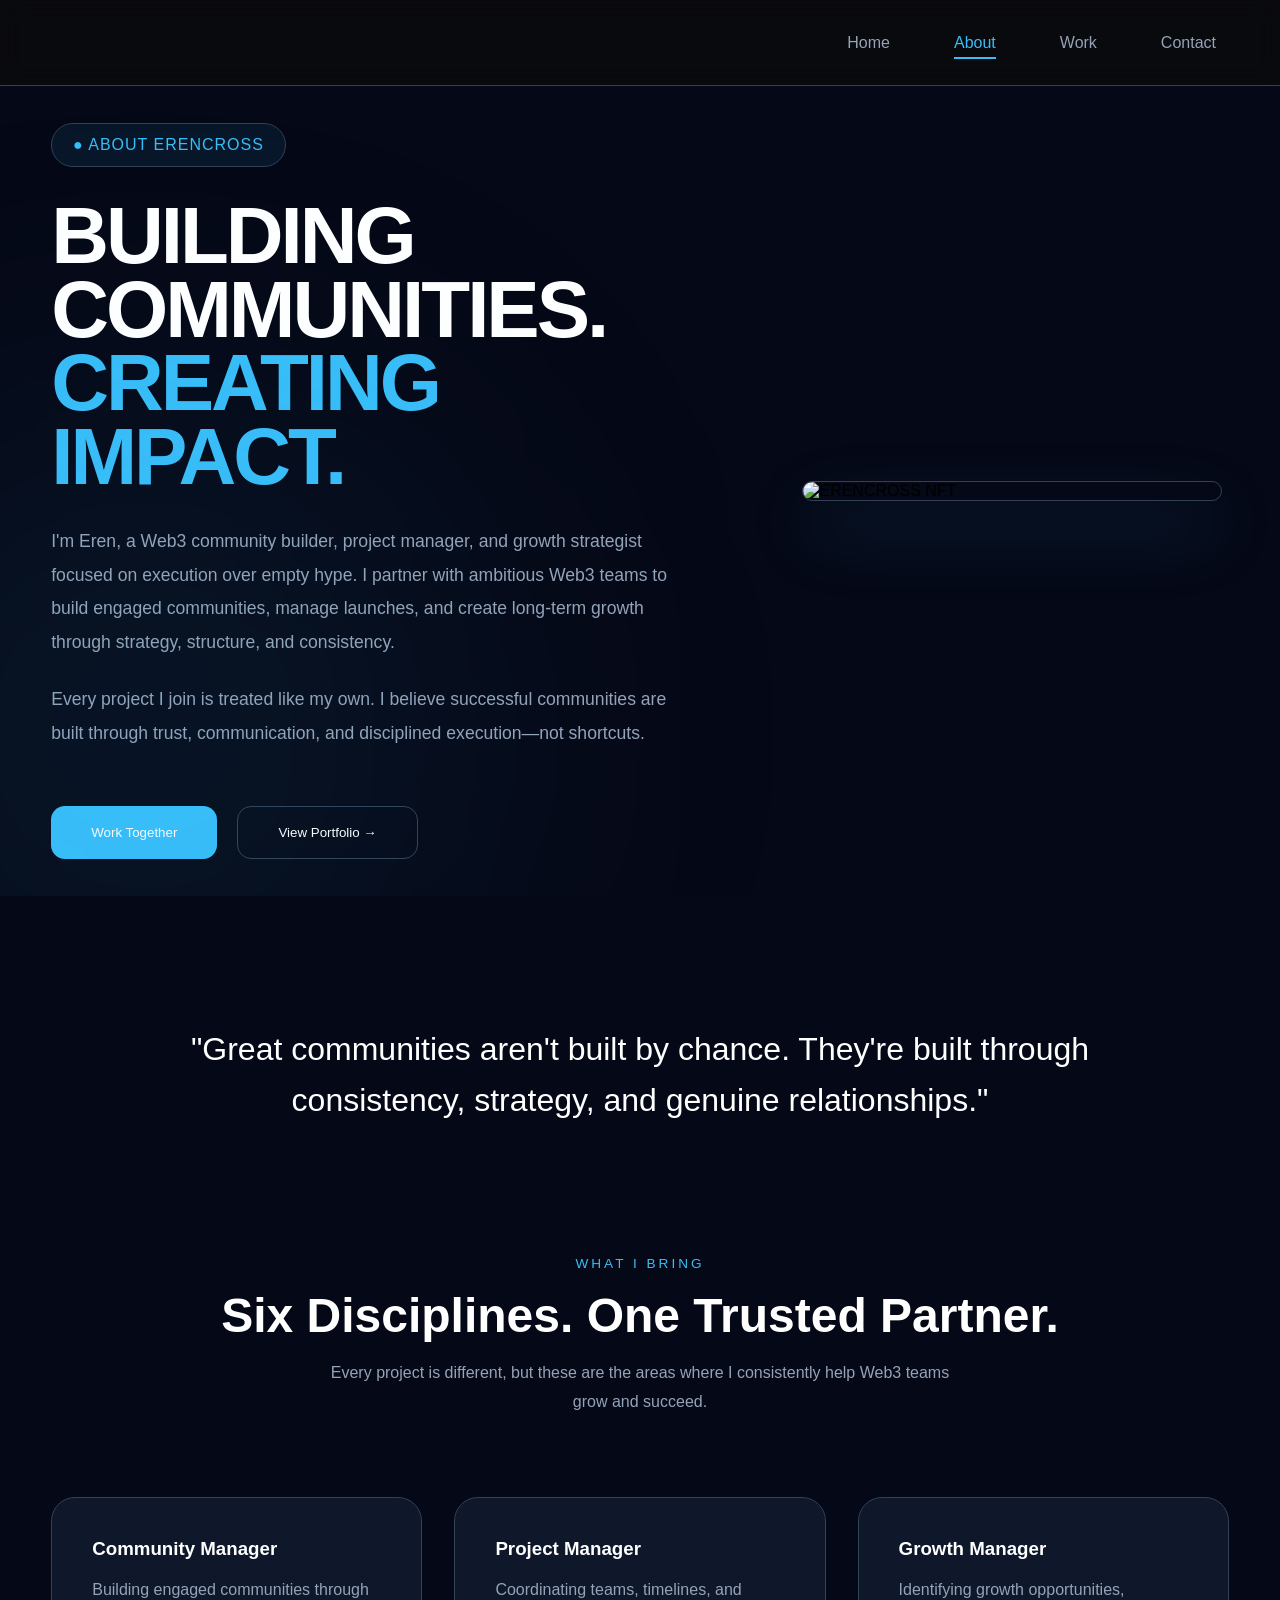
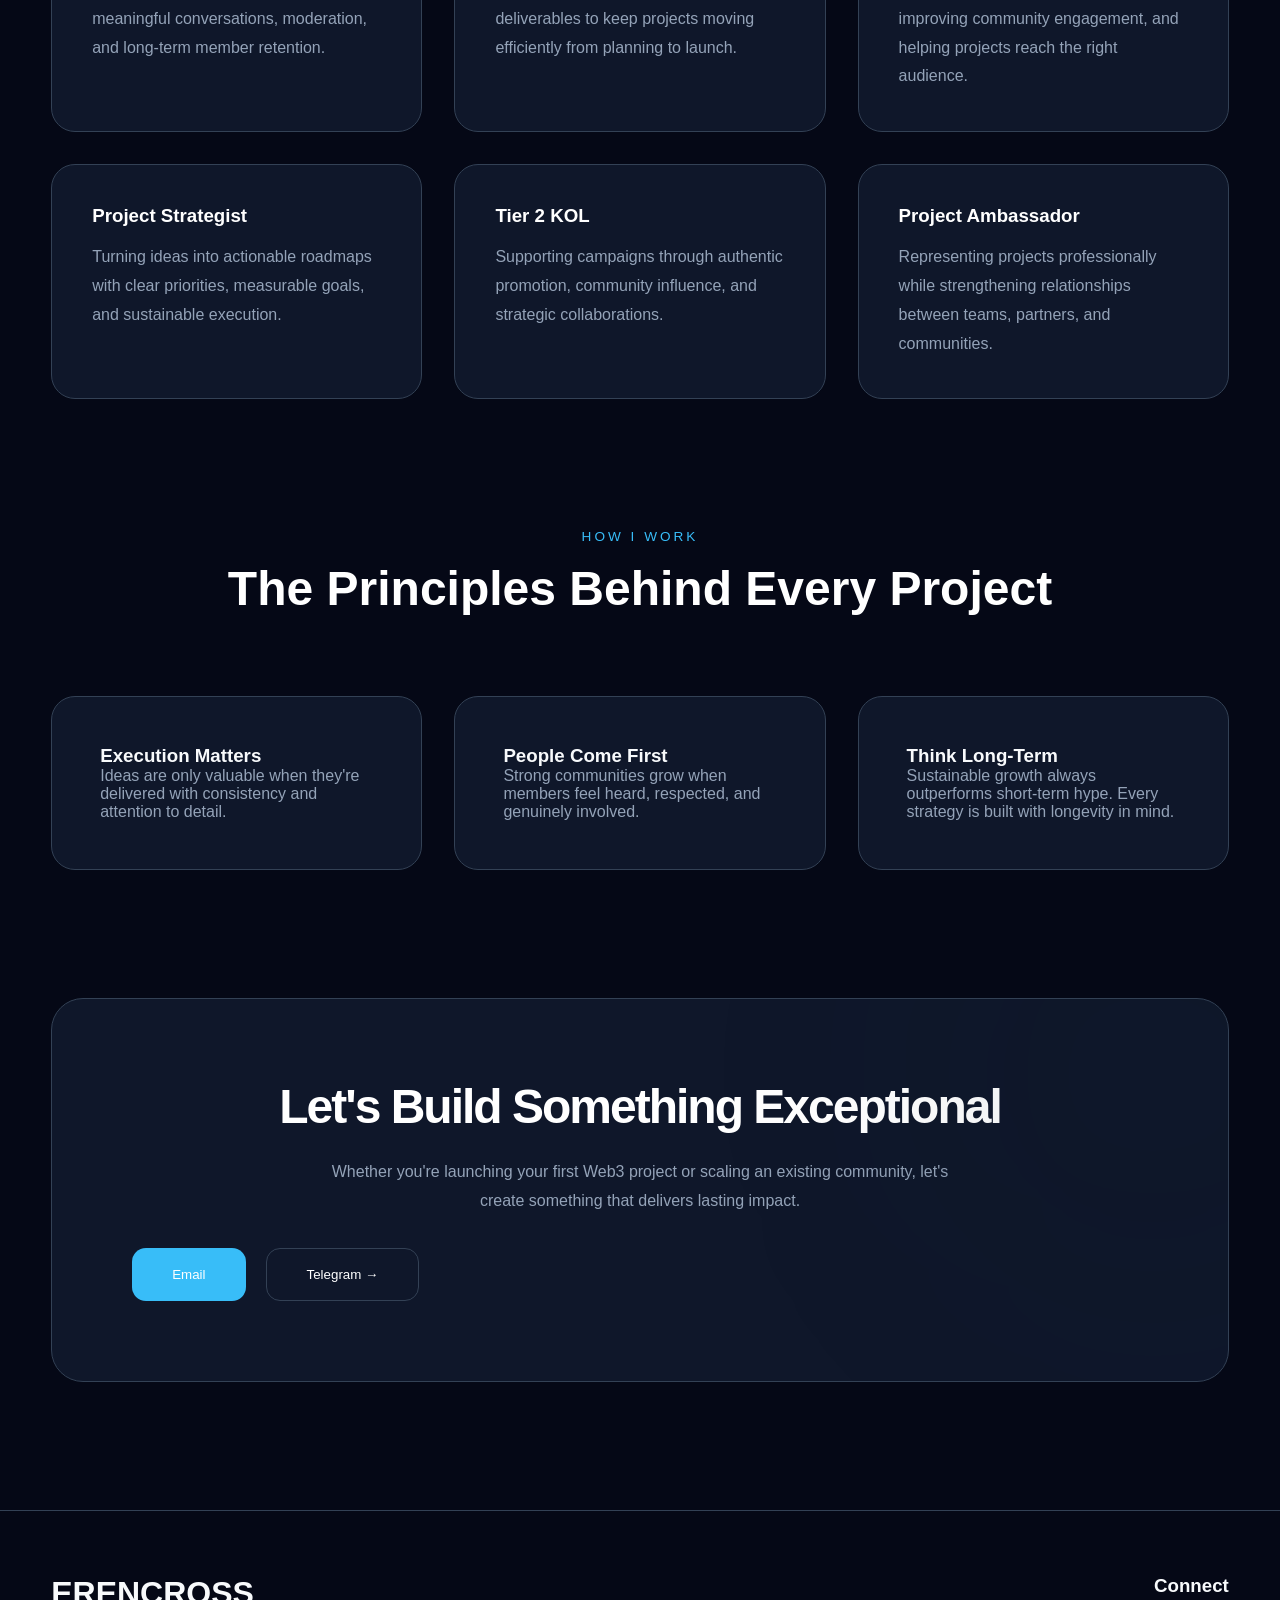
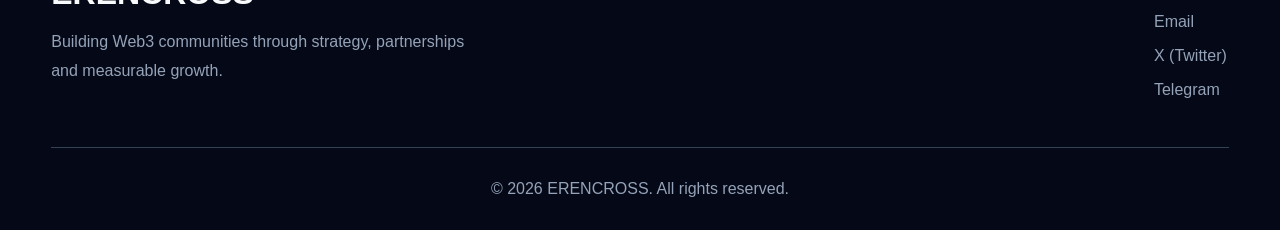
==== about.html @ 11752c8b "initial website commit" ====
<!DOCTYPE html>
<html lang="en">
<head>
    <meta charset="UTF-8">
    <meta name="viewport" content="width=device-width, initial-scale=1.0">
    <title>Document</title>
    <link rel="stylesheet" href="about.css">
</head>
<body>

     <header>
    <nav class="nav-bar">
    <a href="#" class="logo">ERENCROSS</a>
    <ul class="nav-links">
    <li>
        <a href="index.html" > Home</a>
    </li>
 <li>
        <a href="about.html" class="active" > About</a>
    </li>
 <li>
        <a href="work.html" > Work</a>
    </li>
     <li>
        <a href="contact.html" >Contact</a>
    </li>
    </ul>
    
    


    </nav>
    </header>





    <section class="about-hero fade-left">

    <div class="about-container">

        <!-- LEFT -->

        <div class="about-content">

            <span class="hero-badge">
                ● ABOUT ERENCROSS
            </span>

            <h1>
                BUILDING <br>
                COMMUNITIES. <br>
                <span>CREATING IMPACT.</span>
            </h1>

            <p>
                I'm Eren, a Web3 community builder, project manager, and
                growth strategist focused on execution over empty hype.
                I partner with ambitious Web3 teams to build engaged
                communities, manage launches, and create long-term growth
                through strategy, structure, and consistency.
            </p>

            <p>
                Every project I join is treated like my own. I believe
                successful communities are built through trust,
                communication, and disciplined execution—not shortcuts.
            </p>

            <div class="buttons">

                <button class="primary">
                    Work Together
                </button>

                <button class="secondary">
                    View Portfolio →
                </button>

            </div>

        </div>



        <!-- RIGHT -->

        <div class="about-image fade-right">

            <img src="/Erencross/images/erennft.jpeg"
                 alt="ERENCROSS NFT">

        </div>

    </div>

</section>
<section class="about-quote hidden">

    <blockquote class="hidden">

        "Great communities aren't built by chance.
        They're built through consistency,
        strategy, and genuine relationships."

    </blockquote>

</section>
<section class="roles-section">

    <div class="section-heading hidden">

        <span>WHAT I BRING</span>

        <h2>Six Disciplines. One Trusted Partner.</h2>

        <p>
            Every project is different, but these are the areas where I
            consistently help Web3 teams grow and succeed.
        </p>

    </div>



    <div class="roles-grid">

       <div class="role-card hidden delay-1">

            <h3>Community Manager</h3>

            <p>
                Building engaged communities through meaningful
                conversations, moderation, and long-term member retention.
            </p>

        </div>



        <div class="role-card hidden delay-2">
            <h3>Project Manager</h3>

            <p>
                Coordinating teams, timelines, and deliverables to keep
                projects moving efficiently from planning to launch.
            </p>

        </div>



       <div class="role-card hidden delay-3">

            <h3>Growth Manager</h3>

            <p>
                Identifying growth opportunities, improving community
                engagement, and helping projects reach the right audience.
            </p>

        </div>



        <div class="role-card hidden delay-4">

            <h3>Project Strategist</h3>

            <p>
                Turning ideas into actionable roadmaps with clear
                priorities, measurable goals, and sustainable execution.
            </p>

        </div>



<div class="role-card hidden delay-5">

            <h3>Tier 2 KOL</h3>

            <p>
                Supporting campaigns through authentic promotion,
                community influence, and strategic collaborations.
            </p>

        </div>



       <div class="role-card hidden delay-6">

            <h3>Project Ambassador</h3>

            <p>
                Representing projects professionally while strengthening
                relationships between teams, partners, and communities.
            </p>

        </div>

    </div>

</section>
<section class="principles">

    <div class="section-heading hidden">

        <span>HOW I WORK</span>

        <h2>The Principles Behind Every Project</h2>

    </div>

    <div class="principles-grid">

        <div class="principle hidden delay-1">

            <h3>Execution Matters</h3>

            <p>
                Ideas are only valuable when they're delivered with
                consistency and attention to detail.
            </p>

        </div>

        <div class="principle hidden delay-2">

            <h3>People Come First</h3>

            <p>
                Strong communities grow when members feel heard,
                respected, and genuinely involved.
            </p>

        </div>

        <div class="principle hidden delay-3">

            <h3>Think Long-Term</h3>

            <p>
                Sustainable growth always outperforms short-term hype.
                Every strategy is built with longevity in mind.
            </p>

        </div>

    </div>

</section>
<section class="CTA hidden">

<h1>
Let's Build Something Exceptional
</h1>

<p>

Whether you're launching your first Web3 project or scaling an existing community, let's create something that delivers lasting impact.

</p>

<div class="buttons">

<button class="primary">

Email

</button>

<button class="secondary">

Telegram →

</button>

</div>

</section>

<footer class="hidden">

    <div class="footer-container">

        <div class="footer-brand">

            <a href="index.html" class="footer-logo">
                ERENCROSS
            </a>

            <p>
                Building Web3 communities through strategy,
                partnerships and measurable growth.
            </p>

        </div>


        <div class="footer-links">

            <h3>Connect</h3>

            <ul>

                <li>
                    <a href="mailto:ereninvestor@gmail.com">
                        Email
                    </a>
                </li>

                <li>
                    <a href="https://x.com/erencross_1?s=21" target="_blank">
                        X (Twitter)
                    </a>
                </li>

                <li>
                    <a href="#">
                        Telegram
                    </a>
                </li>

            </ul>

        </div>

    </div>

    <div class="footer-bottom">

        <p>
            © 2026 ERENCROSS. All rights reserved.
        </p>

    </div>

</footer>

    <script src="script.js"></script>















</body>
</html>
---- about.css ----
:root{
    --bg: #050816;
    --surface: #0F172A;
    --surface-light: #1E293B;

    --text: #F8FAFC;
    --muted: #94A3B8;

    --accent: #38BDF8;
    --accent-hover: #7DD3FC;

    --border: #334155;

    --shadow: rgba(56,189,248,.2);
}
*{
    margin: 0;
    padding: 0;
    box-sizing: border-box;
}
html{
    scroll-behavior: smooth;
}

body{
   background:var(--bg);
   font-family: "Inter", sans-serif;

}

h1,
h2,
h3 {
    font-family: "Space Grotesk", sans-serif;
}
.active{
    color: var(--accent);
}





.logo{
    background-image: url(/Erencross/images/goku.im.webp);
    background-repeat: no-repeat;
    background-size: cover;
    -webkit-text-fill-color: transparent;
    background-clip: text;
    font-size: 2rem;
    letter-spacing: -1px;
    font-weight: 700;
    transition:.4s ease;
}

.logo:hover{

    transform:scale(1.05);

    filter:drop-shadow(0 0 10px rgba(56,189,248,.5));

}





ul{
    list-style: none;
}
a{
    text-decoration: none;
    color: inherit;
}


header{
    width: 100%;
    border-bottom: 1px solid var(--border);
     position:sticky;
    top:0;

    background:rgba(11,11,11,.75);

    backdrop-filter:blur(12px);
    -webkit-backdrop-filter:blur(12px);

    z-index:1000;
}
.nav-bar{
    width:min(1200px,90%);
    height:85px;

    margin:auto;

    display:flex;
    justify-content:space-between;
    align-items:center;

}
.nav-links{
    display:flex;
    align-items:center;
    gap:4rem;
}

.nav-links a{
    color:var(--muted);
    font-size:1rem;
    font-weight:500;

    transition:.3s ease;
}


.nav-links a{
    position:relative;
}

.nav-links a::after{
    content:"";

    position:absolute;
    left:0;
    bottom:-8px;

    width:0%;
    height:2px;

    background:var(--accent);

    transition:.35s ease;
}

.nav-links a:hover{
    color:var(--text);
}

.nav-links a:hover::after{
    width:100%;
}

.active{
    color:var(--accent)!important;
}

.active::after{
    width:100%!important;
}


















.about-hero{
    min-height: calc(100vh - 90px);
    display: flex;
    align-items: center;
    position: relative;
    overflow: hidden;
}
.about-hero::before{
    content: "";

    position: absolute;

    width: 650px;
    height: 650px;

    background: rgba(56,189,248,.08);

    border-radius: 50%;

    filter: blur(150px);

    left: -180px;
    top: 40%;
}
.about-container{

    width:min(1200px,92%);

    margin:auto;

    display:grid;

    grid-template-columns:1.2fr .8fr;

    align-items:center;

    gap:6rem;

}
.about-content{

    display:flex;

    flex-direction:column;

}
.hero-badge{

    display:inline-flex;

    align-self:flex-start;

    padding:.75rem 1.3rem;

    border-radius:999px;

    border:1px solid var(--border);

    background:rgba(56,189,248,.08);

    color:var(--accent);

    margin-bottom:2rem;

    letter-spacing:1px;

}
.about-content h1{

    font-size:5rem;

    line-height:.92;

    letter-spacing:-3px;

    color:white;

    margin-bottom:2rem;

}
.about-content span{

    color:var(--accent);

}
.about-content p{

    color:var(--muted);

    font-size:1.1rem;

    line-height:1.9;

    max-width:650px;

    margin-bottom:1.5rem;

}
.about-image{

    display:flex;

    justify-content:center;

}
.about-image img{

    width:100%;

    max-width:420px;

    border-radius:28px;

    border:1px solid var(--border);

    box-shadow:0 30px 70px var(--shadow);

    transition:.4s ease;

}
.about-image img:hover{

    transform:translateY(-12px);

}
.about-quote{

    width:min(900px,92%);

    margin:8rem auto;

}
.about-quote blockquote{

    text-align:center;

    font-size:2rem;

    font-family:"Space Grotesk",sans-serif;

    color:white;

    line-height:1.6;

}
.roles-section{

    width:min(1200px,92%);

    margin:8rem auto;

}
.section-heading{

    text-align:center;

    margin-bottom:5rem;

}
.section-heading span{

    color:var(--accent);

    text-transform:uppercase;

    letter-spacing:3px;

    font-size:.85rem;

}
.section-heading h2{

    font-size:3rem;

    margin:1rem 0;

    color:white;

}
.section-heading p{

    color:var(--muted);

    max-width:650px;

    margin:auto;

    line-height:1.8;

}
.roles-grid{

    display:grid;

    grid-template-columns:repeat(3,1fr);

    gap:2rem;

}
.role-card{

    background:var(--surface);

    border:1px solid var(--border);

    border-radius:24px;

    padding:2.5rem;

    transition:.35s ease;

}
.role-card:hover{

    transform:translateY(-10px);

    border-color:var(--accent);

    box-shadow:0 20px 40px rgba(56,189,248,.12);

}
.role-card h3{

    margin-bottom:1rem;

    color:white;

}
.role-card p{

    color:var(--muted);

    line-height:1.8;

}
.principles{

    width:min(1200px,92%);

    margin:8rem auto;
    color: var(--muted);

}
.principles-grid{

    display:grid;

    grid-template-columns:repeat(3,1fr);

    gap:2rem;

}
.principle{

    padding:3rem;

    border-radius:24px;

    background:var(--surface);

    border:1px solid var(--border);

    transition:.3s;

}
.principle h3{
    color: var(--text);
}
.principle:hover{

    border-color:var(--accent);

    transform:translateY(-8px);

}
@media (max-width:900px){

.about-container{

grid-template-columns:1fr;

text-align:center;

}

.hero-badge{

margin:auto auto 2rem;

}

.about-content{

align-items:center;

}

.about-content h1{

font-size:3.5rem;

}

.roles-grid{

grid-template-columns:1fr;

}

.principles-grid{

grid-template-columns:1fr;

}

.about-image{

order:-1;

margin-bottom:3rem;

}

}


.role-card{
    position: relative;
    overflow: hidden;
}

.role-card::before{
    content: "";

    position: absolute;
    top: 0;
    left: 0;

    width: 100%;
    height: 3px;

    background: var(--accent);

    transform: scaleX(0);
    transform-origin: left;

    transition: transform .35s ease;
}

.role-card:hover::before{
    transform: scaleX(1);
}



.CTA{

    width:min(1200px,92%);

    margin:8rem auto;

    padding:5rem;

    background:var(--surface);

    border:1px solid var(--border);

    border-radius:32px;

    text-align:center;

    color:white;

    position:relative;

    overflow:hidden;
}

.CTA::before{

    content:"";

    position:absolute;

    width:450px;

    height:450px;

    border-radius:50%;

    background:rgba(11, 30, 38, 0.08);

    filter:blur(120px);

    right:-150px;

    top:-150px;

}
.CTA h1{

    font-size:3rem;

    margin-bottom:1.5rem;

    letter-spacing:-2px;
}
.CTA p{

    width:min(650px,100%);

    margin:auto;

    color:var(--muted);

    line-height:1.8;
}



footer{

    margin-top:8rem;

    border-top:1px solid var(--border);

    padding:4rem 0 2rem;

}
.footer-container{

    width:min(1200px,92%);

    margin:auto;

    display:flex;

    justify-content:space-between;

    gap:4rem;

    flex-wrap:wrap;

}
.footer-logo{

    font-family:"Space Grotesk",sans-serif;

    font-size:2rem;

    font-weight:700;

    color:var(--text);

}
.footer-brand p{

    color:var(--muted);

    max-width:420px;

    margin-top:1rem;

    line-height:1.8;

}
.footer-links h3{

    margin-bottom:1rem;

    color:var(--text);

}
.footer-links ul{

    display:flex;

    flex-direction:column;

    gap:1rem;

}
.footer-links a{

    color:var(--muted);

    transition:.3s;

}
.footer-links a:hover{

    color:var(--accent);

    padding-left:6px;

}
.footer-bottom{

    width:min(1200px,92%);

    margin:3rem auto 0;

    padding-top:2rem;

    border-top:1px solid var(--border);

    text-align:center;

    color:var(--muted);

}
.buttons{

    display:flex;

    gap:20px;

    margin-top:2rem;
     font-family:inherit;

    font-size:1rem;

    transition:.35s ease;

}

.primary{

    background:var(--accent);

    color:white;

    border:none;

    padding:18px 40px;

    border-radius:14px;

    cursor:pointer;

}


.secondary{

    background:transparent;

    color:white;

    border:1px solid var(--border);

    padding:18px 40px;

    border-radius:14px;

    cursor:pointer;

}
.primary:hover{

    transform:translateY(-4px);

    background:var(--accent-hover);

    box-shadow:0 15px 40px var(--shadow);

}
.secondary:hover{

    transform:translateY(-4px);

    border-color:var(--accent);

    background:rgba(56,189,248,.08);

}




/*MY ANIMATIONS YAY*/


.hero-content{

animation:fadeLeft 1s ease forwards;

}

.hero-image{

animation:fadeRight 1s ease forwards;

}
@keyframes fadeLeft{

from{

opacity:0;
transform:translateX(-60px);

}

to{

opacity:1;
transform:translateX(0);

}

}

@keyframes fadeRight{

from{

opacity:0;
transform:translateX(60px);

}

to{

opacity:1;
transform:translateX(0);

}

}

.card-container{

animation:float 5s ease-in-out infinite;

}
@keyframes float{

0%{

transform:translateY(0);

}

50%{

transform:translateY(-18px);

}

100%{

transform:translateY(0);

}

}

.hero-section::before{

animation:pulse 8s infinite alternate;

}


@keyframes pulse{

from{

transform:translateY(-50%) scale(1);

opacity:.5;

}

to{

transform:translateY(-50%) scale(1.3);

opacity:.9;

}

}

.primary,
.secondary{

transition:.35s;

}

.primary:hover{

transform:translateY(-5px);

box-shadow:0 15px 35px rgba(56,189,248,.35);

}

.secondary:hover{

transform:translateY(-5px);

border-color:var(--accent);

}


header{

animation:dropNav .8s ease;

}

@keyframes dropNav{

from{

opacity:0;

transform:translateY(-30px);

}

to{

opacity:1;

transform:translateY(0);

}

}

.logo:hover{

transform:scale(1.08) rotate(-2deg);

}

.work-card{

transition:.4s;

}

.work-card:hover{

transform:translateY(-12px);

box-shadow:0 20px 45px rgba(56,189,248,.25);

}


.services{

transition:.35s;

}

.services:hover{

transform:translateY(-8px);

border-color:var(--accent);

}

.contact-card{

transition:.4s;

}

.contact-card:hover{

transform:translateY(-8px);

box-shadow:0 18px 40px rgba(56,189,248,.25);

}

.hidden{

opacity:0;

transform:translateY(80px);

transition:all .8s ease;

}

.show{

opacity:1;

transform:translateY(0);

}
.delay-1{transition-delay:.1s;}
.delay-2{transition-delay:.2s;}
.delay-3{transition-delay:.3s;}
.delay-4{transition-delay:.4s;}
.delay-5{transition-delay:.5s;}
.delay-6{transition-delay:.6s;}



.fade-left{

animation:fadeLeft .9s ease forwards;

}

.fade-right{

animation:fadeRight .9s ease forwards;

}
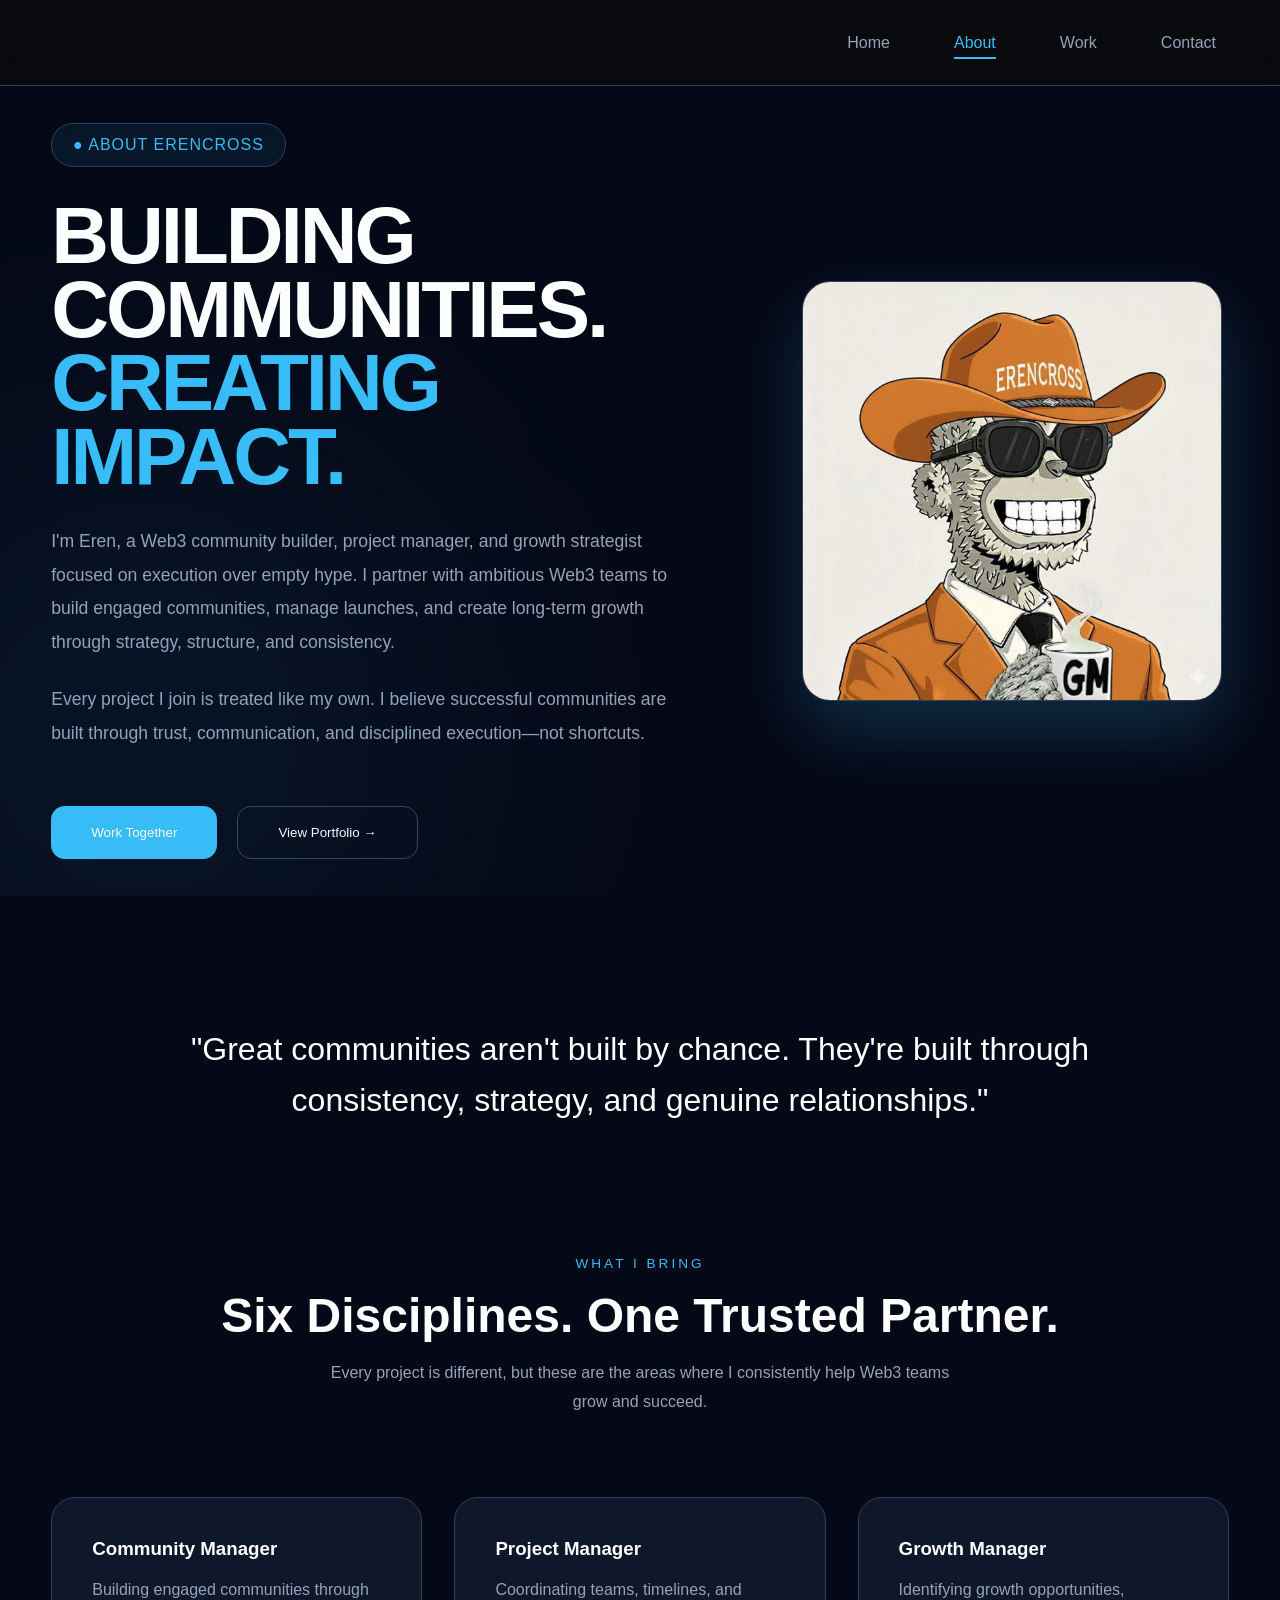
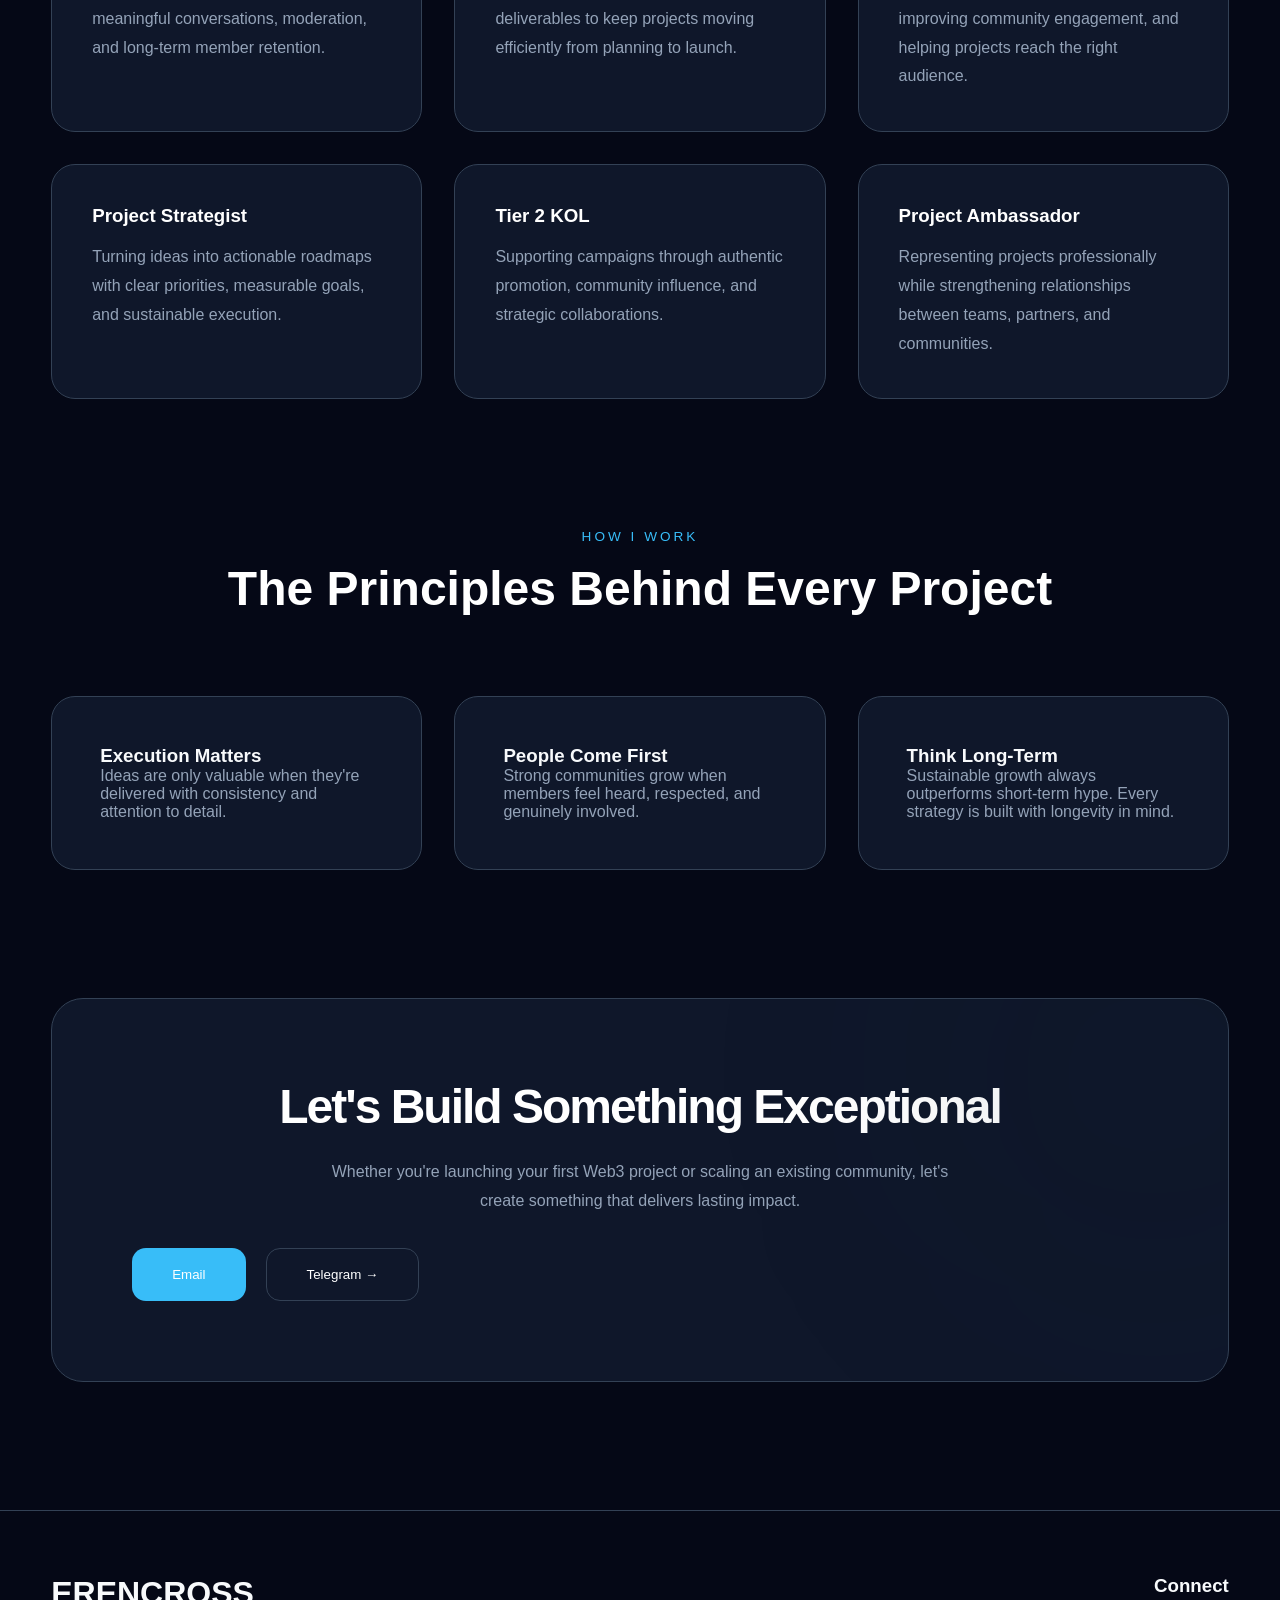
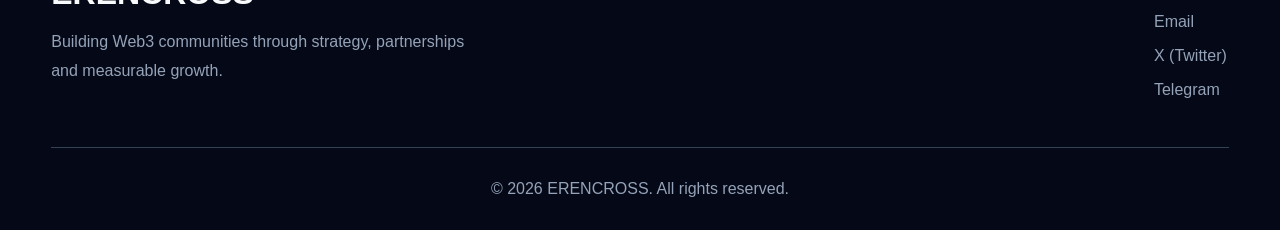
==== commit 3d8ff0bf: "fix nav toggle and mobile responsiveness" ====
--- a/about.html
+++ b/about.html
@@ -9,30 +9,20 @@
 </head>
 <body>
 
-     <header>
+<header>
     <nav class="nav-bar">
-    <a href="#" class="logo">ERENCROSS</a>
-    <ul class="nav-links">
-    <li>
-        <a href="index.html" > Home</a>
-    </li>
- <li>
-        <a href="about.html" class="active" > About</a>
-    </li>
- <li>
-        <a href="work.html" > Work</a>
-    </li>
-     <li>
-        <a href="contact.html" >Contact</a>
-    </li>
-    </ul>
-    
-    
-
-
+        <a href="index.html" class="logo">ERENCROSS</a>
+        <ul class="nav-links">
+            <li><a href="index.html">Home</a></li>
+            <li><a href="about.html" class="active">About</a></li>
+            <li><a href="work.html">Work</a></li>
+            <li><a href="contact.html">Contact</a></li>
+        </ul>
+        <button class="nav-toggle" aria-label="Toggle menu">
+            <span></span><span></span><span></span>
+        </button>
     </nav>
-    </header>
-
+</header>
 
 
 
@@ -89,7 +79,7 @@
 
         <div class="about-image fade-right">
 
-            <img src="/Erencross/images/erennft.jpeg"
+            <img src="/images/erennft.jpeg"
                  alt="ERENCROSS NFT">
 
         </div>
--- a/about.css
+++ b/about.css
@@ -988,3 +988,156 @@
 }
 
 
+/* =====================================================
+   RESPONSIVE FIXES — append this whole block to the
+   END of your existing style.css
+===================================================== */
+
+/* ---------- Hamburger button (hidden on desktop) ---------- */
+.nav-toggle{
+    display:none;
+    flex-direction:column;
+    justify-content:space-between;
+    width:26px;
+    height:20px;
+    background:transparent;
+    border:none;
+    cursor:pointer;
+    z-index:1100;
+}
+.nav-toggle span{
+    display:block;
+    height:2px;
+    width:100%;
+    background:var(--text);
+    border-radius:2px;
+    transition:.3s ease;
+}
+.nav-toggle.open span:nth-child(1){
+    transform:translateY(9px) rotate(45deg);
+}
+.nav-toggle.open span:nth-child(2){
+    opacity:0;
+}
+.nav-toggle.open span:nth-child(3){
+    transform:translateY(-9px) rotate(-45deg);
+}
+
+/* ---------- Tablet / small desktop (<=1024px) ---------- */
+@media (max-width:1024px){
+    .hero{
+        grid-template-columns:1fr;
+        gap:3rem;
+        text-align:center;
+    }
+    .hero-content{
+        align-items:center;
+    }
+    .hero-badge{
+        align-self:center;
+    }
+    .hero-content h1{
+        font-size:clamp(2.8rem,6vw,4.5rem);
+        letter-spacing:-2px;
+    }
+    .hero-content p{
+        max-width:100%;
+        margin:0 auto;
+    }
+    .work-label,
+    .buttons{
+        justify-content:center;
+    }
+    .hero-image{
+        order:-1;
+    }
+    .services-container{
+        grid-template-columns:repeat(2,1fr);
+    }
+}
+
+/* ---------- Mobile (<=768px) ---------- */
+@media (max-width:768px){
+    .nav-toggle{
+        display:flex;
+    }
+    .nav-links{
+        position:fixed;
+        top:85px;
+        left:0;
+        right:0;
+        flex-direction:column;
+        align-items:flex-start;
+        gap:1.5rem;
+        padding:2rem 1.5rem;
+        background:var(--surface);
+        border-bottom:1px solid var(--border);
+        transform:translateY(-150%);
+        opacity:0;
+        transition:.3s ease;
+        z-index:1000;
+    }
+    .nav-links.open{
+        transform:translateY(0);
+        opacity:1;
+    }
+
+    .hero-content h1{
+        font-size:clamp(2.2rem,9vw,3.2rem);
+        letter-spacing:-1px;
+    }
+    .hero-content p{
+        font-size:1rem;
+    }
+    .card-container,
+    .card,
+    .front,
+    .back{
+        width:min(320px,80vw);
+        height:min(420px,105vw);
+    }
+    .buttons{
+        flex-direction:column;
+        width:100%;
+    }
+    .primary,
+    .secondary{
+        width:100%;
+        text-align:center;
+        padding:16px 20px;
+    }
+    .services-container{
+        grid-template-columns:1fr;
+    }
+    .CTA{
+        padding:2.5rem 1.5rem;
+        margin:4rem auto;
+    }
+    .CTA h1{
+        font-size:2rem;
+    }
+    .footer-container{
+        flex-direction:column;
+        gap:2rem;
+    }
+    .section-heading h2{
+        font-size:2rem;
+    }
+}
+
+/* ---------- Small phones (<=420px) ---------- */
+@media (max-width:420px){
+    .nav-bar{
+        width:92%;
+    }
+    .hero{
+        width:92%;
+    }
+    .work-label{
+        gap:8px;
+    }
+    .label{
+        padding:10px 14px;
+        font-size:.85rem;
+    }
+}
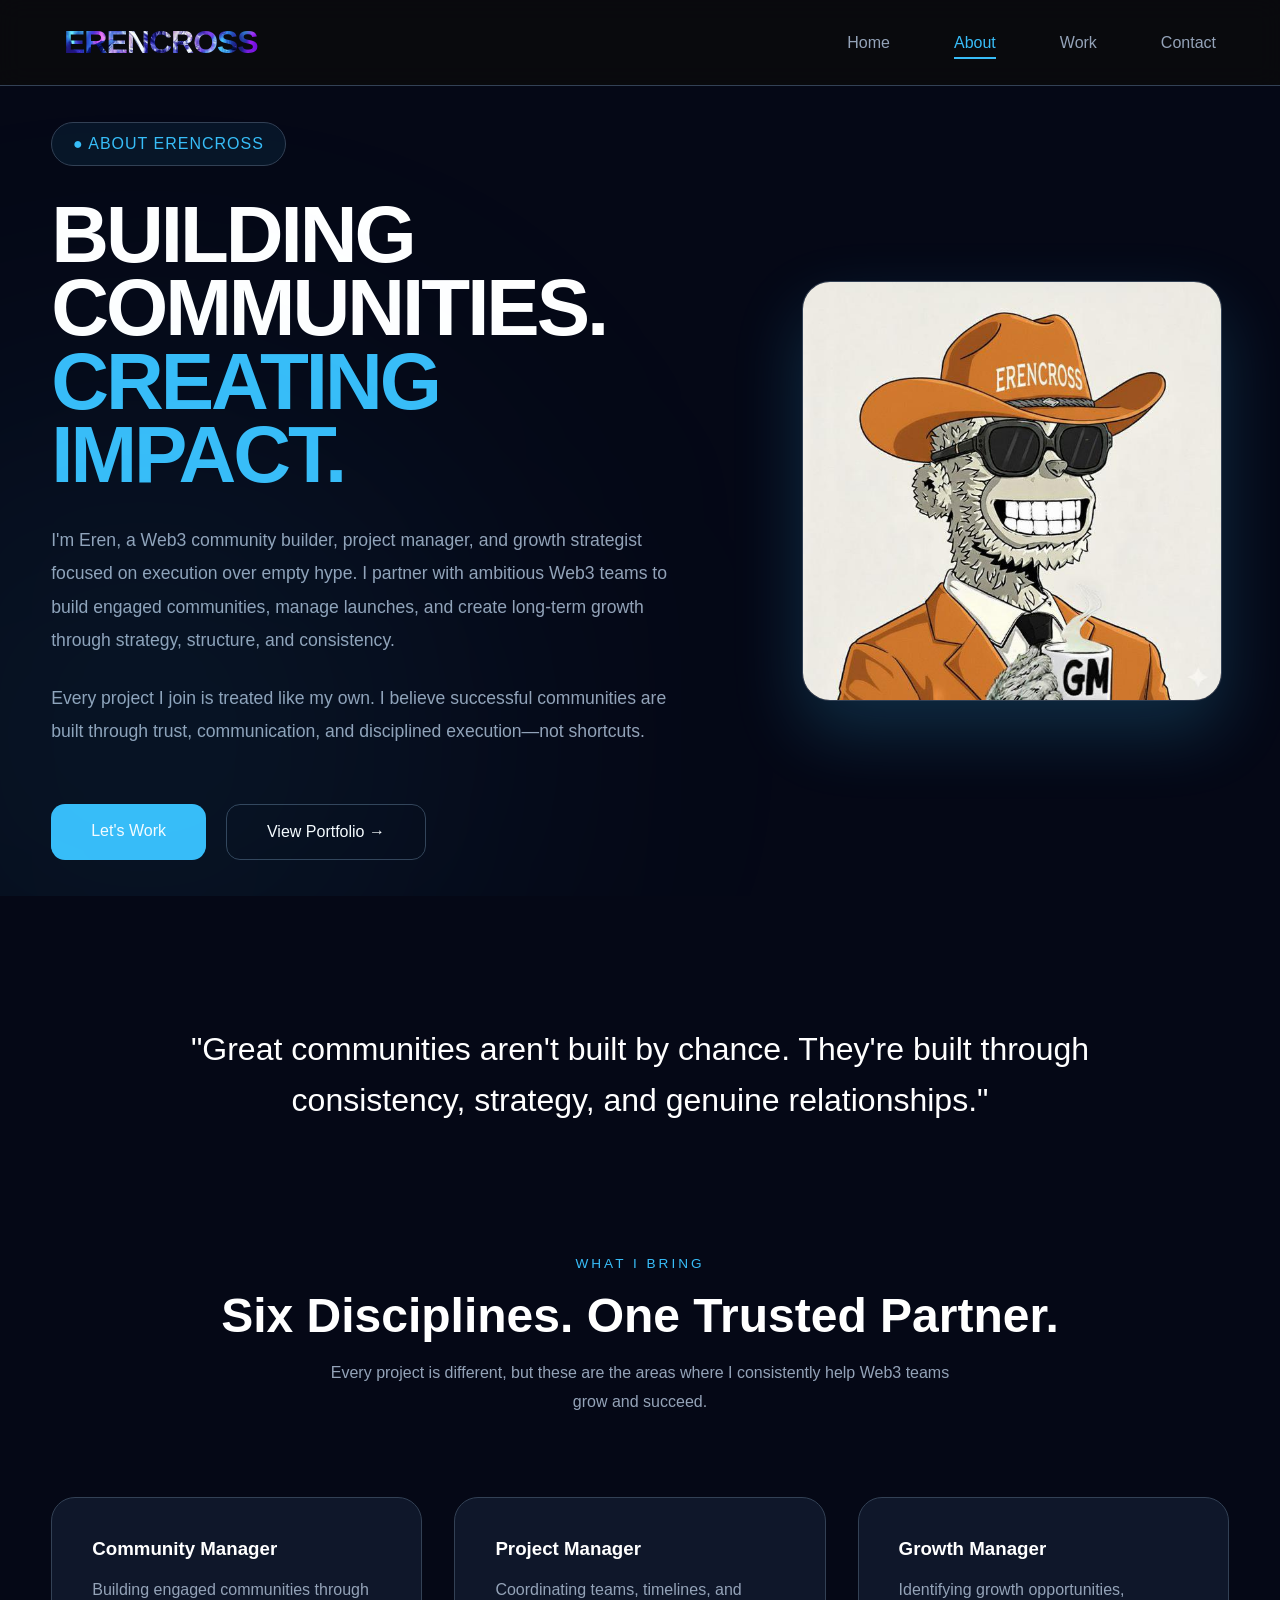
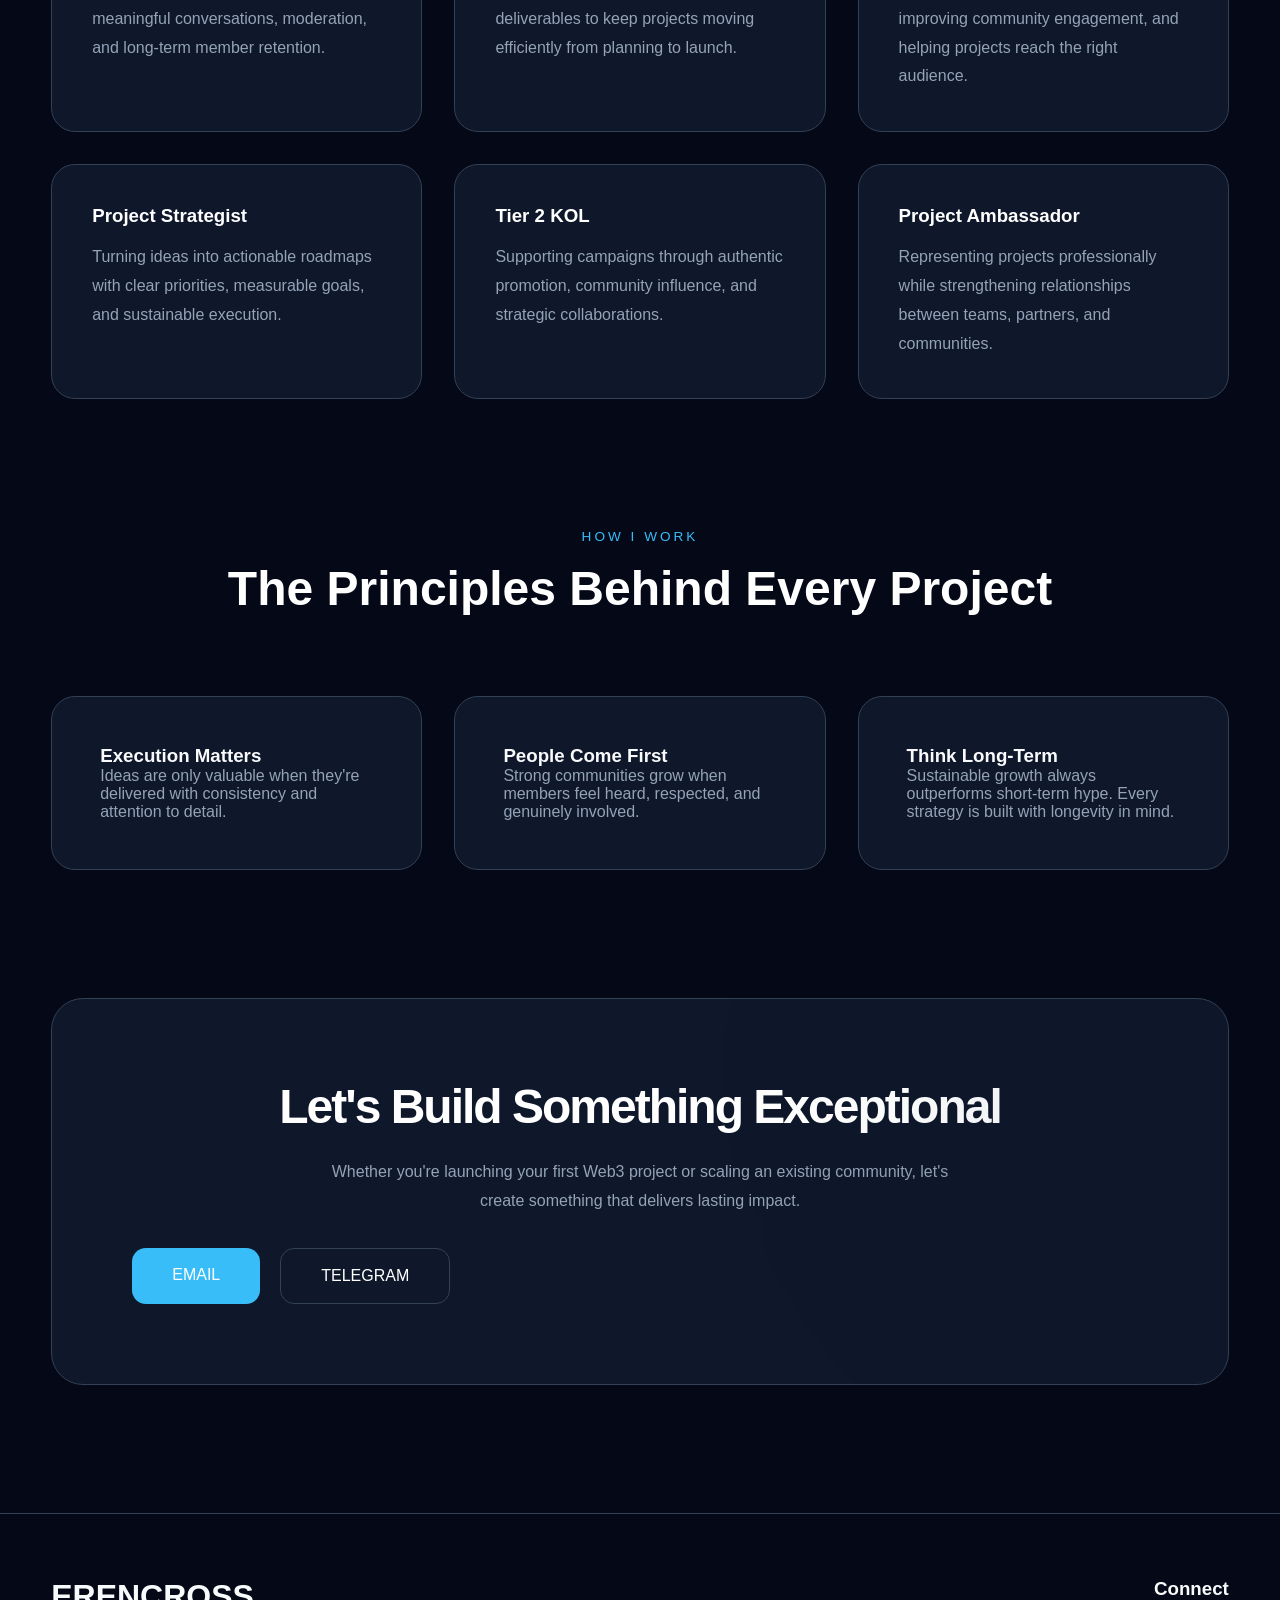
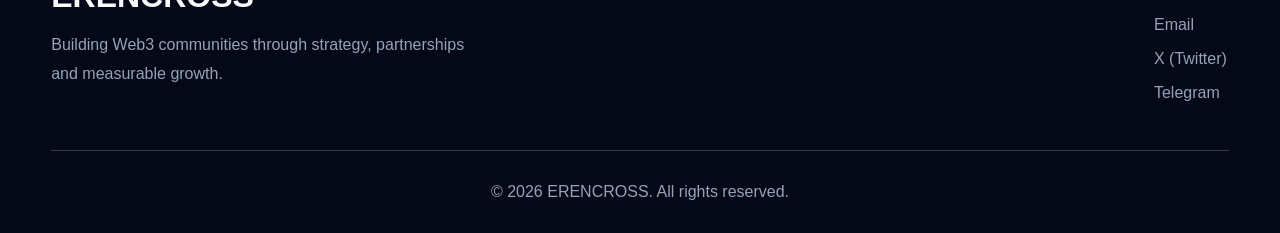
==== commit a0dbdc54: "check links" ====
--- a/about.html
+++ b/about.html
@@ -58,18 +58,18 @@
                 successful communities are built through trust,
                 communication, and disciplined execution—not shortcuts.
             </p>
-
-            <div class="buttons">
-
-                <button class="primary">
-                    Work Together
-                </button>
-
-                <button class="secondary">
-                    View Portfolio →
-                </button>
-
-            </div>
+<div class="buttons">
+
+    <a href="contact.html" class="primary">
+        Let's Work
+    </a>
+
+    <a href="https://t.me/ERENCROSS_POW" target="_blank"
+   rel="noopener noreferrer" class="secondary">
+        View Portfolio →
+    </a>
+
+</div>
 
         </div>
 
@@ -79,7 +79,7 @@
 
         <div class="about-image fade-right">
 
-            <img src="/images/erennft.jpeg"
+            <img src="images/erennft.jpeg"
                  alt="ERENCROSS NFT">
 
         </div>
@@ -257,19 +257,16 @@
 
 <div class="buttons">
 
-<button class="primary">
-
-Email
-
-</button>
-
-<button class="secondary">
-
-Telegram →
-
-</button>
+    <a href="mailto:ereninvestor@gmail.com" class="primary">
+        EMAIL
+    </a>
+
+    <a href="https://t.me/erencross" class="secondary">
+        TELEGRAM
+    </a>
 
 </div>
+ 
 
 </section>
 
--- a/about.css
+++ b/about.css
@@ -43,7 +43,7 @@
 
 
 .logo{
-    background-image: url(/Erencross/images/goku.im.webp);
+    background-image: url(images/goku.im.webp);
     background-repeat: no-repeat;
     background-size: cover;
     -webkit-text-fill-color: transparent;
